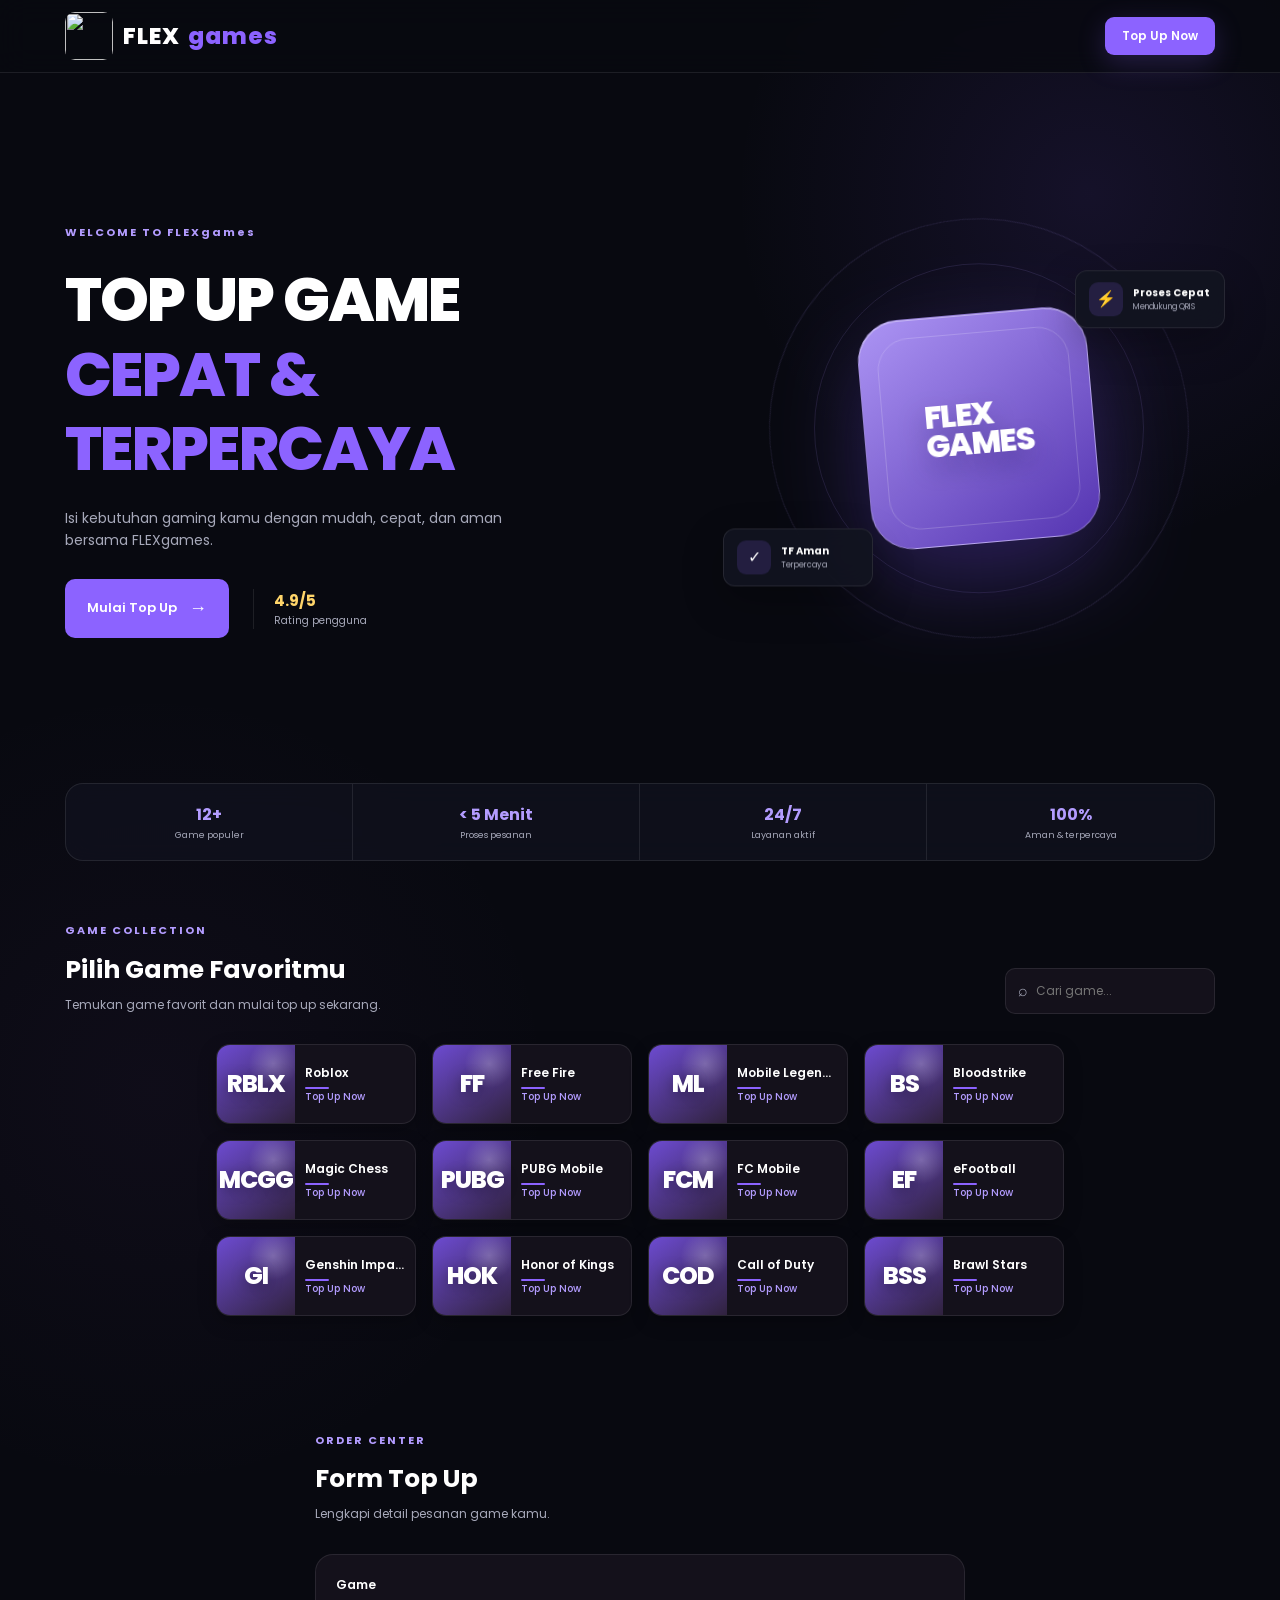
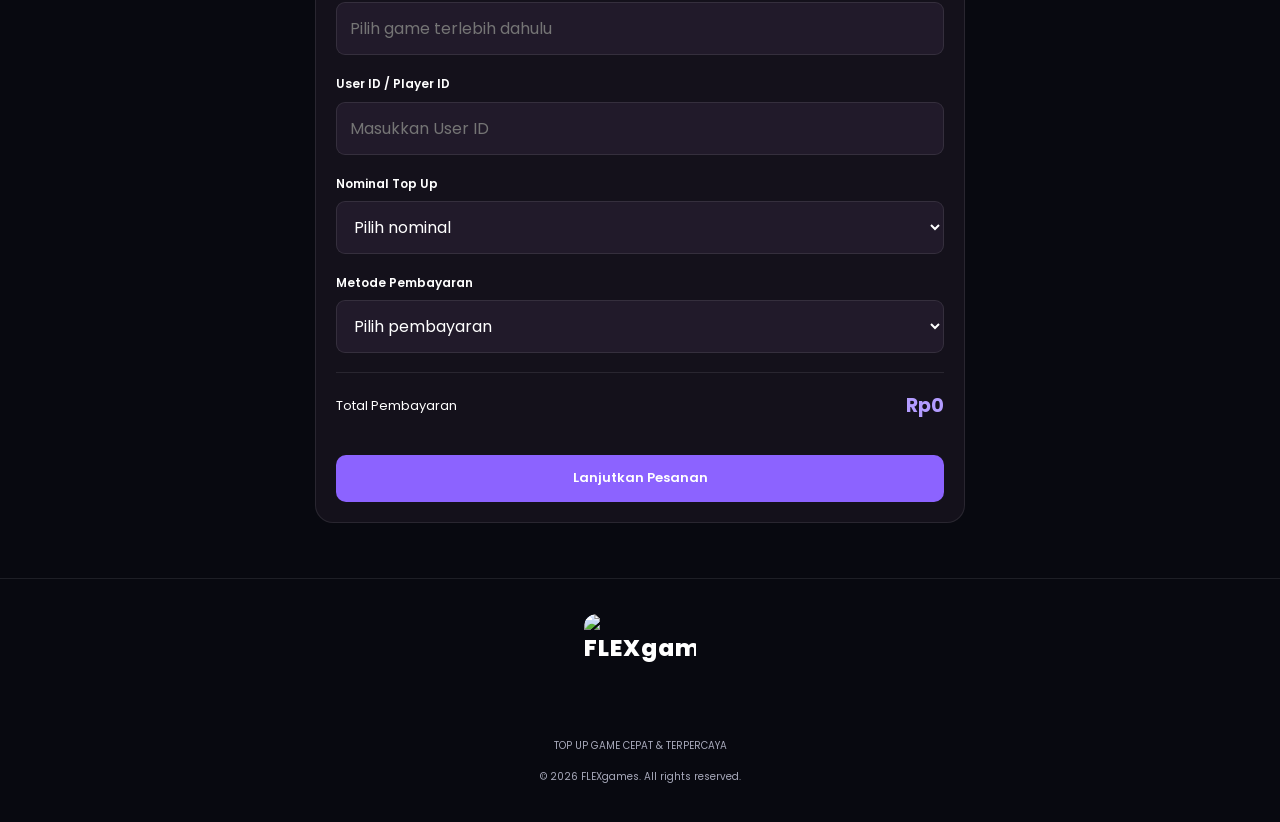
==== index.html @ 90e5eb2a "Upload FLEXgames website files" ====
<!DOCTYPE html>
<html lang="id">
<head>
    <meta charset="UTF-8">
    <meta name="viewport" content="width=device-width, initial-scale=1.0">

    <title>FLEXgames - Top Up Game Cepat & Terpercaya</title>

    <meta name="description"
        content="FLEXgames menyediakan layanan top up game cepat dan terpercaya. Pilih game favorit dan metode pembayaran pilihanmu.">

    <meta name="theme-color" content="#09090f">

    <link rel="preconnect" href="https://fonts.googleapis.com">
    <link rel="preconnect" href="https://fonts.gstatic.com" crossorigin>

    <link href="https://fonts.googleapis.com/css2?family=Poppins:wght@400;500;600;700;800&display=swap"
        rel="stylesheet">

    <link rel="stylesheet" href="style.css">

    <script src="script.js" defer></script>
</head>

<body>

    <!-- Loading Screen -->
    <div class="loader" id="loader">
        <div class="loader-content">
            <h1>FLEX<span>games</span></h1>
            <div class="loader-bar">
                <div class="loader-progress"></div>
            </div>
            <p>Preparing your gaming experience...</p>
        </div>
    </div>

    <!-- Header -->
    <header class="header">
        <nav class="navbar container" aria-label="Navigasi utama">

            <a href="#" class="logo" aria-label="FLEXgames Home">
                <img src="assets/flexgames-logo.png" alt="">
                FLEX<span>games</span>
            </a>

            <a href="#games" class="nav-button">
                Top Up Now
            </a>

        </nav>
    </header>

    <main>

        <!-- Hero Section -->
        <section class="hero container">

            <div class="hero-content">
                <span class="hero-label">WELCOME TO FLEXgames</span>

                <h1>
                    TOP UP GAME
                    <span>CEPAT & TERPERCAYA</span>
                </h1>

                <p>
                    Isi kebutuhan gaming kamu dengan mudah,
                    cepat, dan aman bersama FLEXgames.
                </p>

                <div class="hero-actions">
                    <a href="#games" class="primary-button">
                        Mulai Top Up
                        <span aria-hidden="true">→</span>
                    </a>
                    <div class="hero-rating">
                        <strong>4.9/5</strong>
                        <span>Rating pengguna</span>
                    </div>
                </div>
            </div>

            <div class="hero-visual" aria-hidden="true">
                <div class="hero-orbit orbit-one"></div>
                <div class="hero-orbit orbit-two"></div>
                <div class="hero-badge badge-top">
                    <span>⚡</span>
                    <div><strong>Proses Cepat</strong><small>Mendukung QRIS</small></div>
                </div>
                <div class="hero-console">
                    <img class="console-glow" src="assets/flexgames-logo.png" alt="">
                    <span class="console-mark" aria-hidden="true">FLEX<br>GAMES</span>
                </div>
                <div class="hero-badge badge-bottom">
                    <span>✓</span>
                    <div><strong>TF Aman</strong><small>Terpercaya</small></div>
                </div>
            </div>

        </section>

        <div class="trust-strip container" aria-label="Keunggulan FLEXgames">
            <div><strong>12+</strong><span>Game populer</span></div>
            <div><strong>&lt; 5 Menit</strong><span>Proses pesanan</span></div>
            <div><strong>24/7</strong><span>Layanan aktif</span></div>
            <div><strong>100%</strong><span>Aman & terpercaya</span></div>
        </div>

        <!-- Games Section -->
        <section class="games-section container" id="games">

            <div class="section-heading">
                <span class="section-label">GAME COLLECTION</span>
                <div class="heading-row">
                    <div>
                        <h2>Pilih Game Favoritmu</h2>
                        <p>Temukan game favorit dan mulai top up sekarang.</p>
                    </div>
                    <label class="game-search">
                        <span aria-hidden="true">⌕</span>
                        <input id="gameSearch" type="search" placeholder="Cari game..." aria-label="Cari game">
                    </label>
                </div>
            </div>

            <div class="game-grid">

                <article class="game-card"
                    data-game="roblox" tabindex="0">
                    <span class="game-fallback" aria-hidden="true" hidden>RBLX</span>
                    <img src="assets/roblox.webp"
                        alt="Roblox" loading="lazy">
                    <div class="game-info">
                        <h3>Roblox</h3>
                        <span>Top Up Now</span>
                    </div>
                </article>

                <article class="game-card"
                    data-game="freefire" tabindex="0">
                    <span class="game-fallback" aria-hidden="true" hidden>FF</span>
                    <img src="assets/freefire.webp"
                        alt="Free Fire" loading="lazy">
                    <div class="game-info">
                        <h3>Free Fire</h3>
                        <span>Top Up Now</span>
                    </div>
                </article>

                <article class="game-card"
                    data-game="mobile-legends" tabindex="0">
                    <span class="game-fallback" aria-hidden="true" hidden>ML</span>
                    <img src="assets/mobile-legends.webp"
                        alt="Mobile Legends" loading="lazy">
                    <div class="game-info">
                        <h3>Mobile Legends</h3>
                        <span>Top Up Now</span>
                    </div>
                </article>

                <article class="game-card"
                    data-game="bloodstrike" tabindex="0">
                    <span class="game-fallback" aria-hidden="true" hidden>BS</span>
                    <img src="assets/bloodstrike.webp"
                        alt="Bloodstrike" loading="lazy">
                    <div class="game-info">
                        <h3>Bloodstrike</h3>
                        <span>Top Up Now</span>
                    </div>
                </article>

                <article class="game-card"
                    data-game="magic-chess" tabindex="0">
                    <span class="game-fallback" aria-hidden="true" hidden>MCGG</span>
                    <img src="assets/magic-chess.webp"
                        alt="Magic Chess" loading="lazy">
                    <div class="game-info">
                        <h3>Magic Chess</h3>
                        <span>Top Up Now</span>
                    </div>
                </article>

                <article class="game-card"
                    data-game="pubg-mobile" tabindex="0">
                    <span class="game-fallback" aria-hidden="true" hidden>PUBG</span>
                    <img src="assets/pubg-mobile.webp"
                        alt="PUBG Mobile" loading="lazy">
                    <div class="game-info">
                        <h3>PUBG Mobile</h3>
                        <span>Top Up Now</span>
                    </div>
                </article>

                <article class="game-card"
                    data-game="fc-mobile" tabindex="0">
                    <span class="game-fallback" aria-hidden="true" hidden>FCM</span>
                    <img src="assets/fc-mobile.webp"
                        alt="FC Mobile" loading="lazy">
                    <div class="game-info">
                        <h3>FC Mobile</h3>
                        <span>Top Up Now</span>
                    </div>
                </article>

                <article class="game-card"
                    data-game="efootball" tabindex="0">
                    <span class="game-fallback" aria-hidden="true" hidden>EF</span>
                    <img src="assets/efootball.webp"
                        alt="eFootball" loading="lazy">
                    <div class="game-info">
                        <h3>eFootball</h3>
                        <span>Top Up Now</span>
                    </div>
                </article>

                <article class="game-card"
                    data-game="genshin-impact" tabindex="0">
                    <span class="game-fallback" aria-hidden="true" hidden>GI</span>
                    <img src="assets/genshin-impact.webp"
                        alt="Genshin Impact" loading="lazy">
                    <div class="game-info">
                        <h3>Genshin Impact</h3>
                        <span>Top Up Now</span>
                    </div>
                </article>

                <article class="game-card"
                    data-game="honor-of-kings" tabindex="0">
                    <span class="game-fallback" aria-hidden="true" hidden>HOK</span>
                    <img src="assets/honor-of-kings.webp"
                        alt="Honor of Kings" loading="lazy">
                    <div class="game-info">
                        <h3>Honor of Kings</h3>
                        <span>Top Up Now</span>
                    </div>
                </article>

                <article class="game-card"
                    data-game="call-of-duty" tabindex="0">
                    <span class="game-fallback" aria-hidden="true" hidden>COD</span>
                    <img src="assets/call-of-duty.webp"
                        alt="Call of Duty" loading="lazy">
                    <div class="game-info">
                        <h3>Call of Duty</h3>
                        <span>Top Up Now</span>
                    </div>
                </article>

                <article class="game-card"
                    data-game="brawl-stars" tabindex="0">
                    <span class="game-fallback" aria-hidden="true" hidden>BSS</span>
                    <img src="assets/brawl-stars.webp"
                        alt="Brawl Stars" loading="lazy">
                    <div class="game-info">
                        <h3>Brawl Stars</h3>
                        <span>Top Up Now</span>
                    </div>
                </article>

            </div>
        </section>

        <!-- Order Section -->
        <section class="order-section container" id="order">

            <div class="section-heading">
                <span class="section-label">ORDER CENTER</span>
                <h2>Form Top Up</h2>
                <p>Lengkapi detail pesanan game kamu.</p>
            </div>

            <form id="orderForm" class="order-form">

                <div class="form-group">
                    <label for="selectedGame">Game</label>
                    <input type="text" id="selectedGame"
                        placeholder="Pilih game terlebih dahulu"
                        readonly required>
                </div>

                <div class="form-group">
                    <label for="playerId">User ID / Player ID</label>
                    <input type="text" id="playerId"
                        placeholder="Masukkan User ID"
                        required maxlength="60">
                </div>

                <div class="form-group">
                    <label for="product">Nominal Top Up</label>
                    <select id="product" required>
                        <option value="">Pilih nominal</option>
                        <option value="10000">Rp10.000</option>
                        <option value="20000">Rp20.000</option>
                        <option value="50000">Rp50.000</option>
                        <option value="100000">Rp100.000</option>
                    </select>
                </div>

                <div class="form-group">
                    <label for="payment">Metode Pembayaran</label>
                    <select id="payment" required>
                        <option value="">Pilih pembayaran</option>
                        <option value="QRIS">QRIS</option>
                        <option value="Transfer Bank">Transfer Bank</option>
                        <option value="DANA">DANA</option>
                    </select>
                </div>

                <div class="order-total">
                    <span>Total Pembayaran</span>
                    <strong id="totalPrice">Rp0</strong>
                </div>

                <button type="submit" class="primary-button">
                    Lanjutkan Pesanan
                </button>

            </form>

            <div class="payment-panel" id="paymentPanel" aria-labelledby="paymentTitle" hidden>
                <span class="section-label">PEMBAYARAN QRIS</span>
                <h3 id="paymentTitle">Scan untuk membayar</h3>
                <p>Gunakan aplikasi pembayaran yang mendukung QRIS.</p>
                <img src="assets/payment-qr.png" alt="Kode QR pembayaran FLEXgames">
                <p class="payment-amount">Total pembayaran: <strong id="paymentAmount">Rp0</strong></p>
                <p class="payment-note">Pembayaran didukung oleh gopay,Dana,QRIS,OVO.</p>
            </div>
        </section>

    </main>

    <!-- Toast Container -->
    <div class="toast-container"
        id="toastContainer"
        role="status"
        aria-live="polite">
    </div>

    <!-- Footer -->
    <footer class="footer">
        <div class="container">
            <a href="#" class="logo">
                <img src="assets/flexgames-logo.png" alt="FLEXgames">
            </a>
            <p>TOP UP GAME CEPAT & TERPERCAYA</p>
            <small>&copy; 2026 FLEXgames. All rights reserved.</small>
        </div>
    </footer>

</body>
</html>
---- style.css ----
/* =====================================
   FLEXGAMES - GLOBAL STYLES
===================================== */

:root {
    --bg: #080910;
    --surface: #14111b;
    --surface-light: #211a2a;
    --primary: #8c63ff;
    --primary-hover: #b39cff;
    --text: #ffffff;
    --muted: #a7a9ba;
    --border: rgba(255,255,255,0.09);
    --radius: 18px;
}

* {
    margin: 0;
    padding: 0;
    box-sizing: border-box;
}

html {
    scroll-behavior: smooth;
}

body {
    font-family: 'Poppins', sans-serif;
    background:
        radial-gradient(circle at 85% 8%, rgba(111,73,213,.13), transparent 22rem),
        radial-gradient(circle at 12% 45%, rgba(130,72,168,.06), transparent 25rem),
        var(--bg);
    color: var(--text);
    line-height: 1.6;
}

a {
    color: inherit;
    text-decoration: none;
}

button,
input,
select {
    font: inherit;
}

button,
a,
.game-card {
    -webkit-tap-highlight-color: transparent;
}

.container {
    width: min(100% - 32px, 1150px);
    margin-inline: auto;
}

/* =====================================
   LOADING SCREEN
===================================== */

.loader {
    position: fixed;
    inset: 0;
    z-index: 9999;
    background: var(--bg);
    display: grid;
    place-items: center;
    transition: opacity .5s ease, visibility .5s ease;
}

.loader.hidden {
    opacity: 0;
    visibility: hidden;
}

.loader-content {
    text-align: center;
}

.loader-content h1 {
    font-size: 32px;
    font-weight: 800;
    letter-spacing: 3px;
}

.loader-content h1 span,
.logo span {
    color: var(--primary);
    margin-left: -2px;
}

.loader-content p {
    color: var(--muted);
    font-size: 12px;
    margin-top: 15px;
}

.loader-bar {
    width: 180px;
    height: 4px;
    background: var(--surface-light);
    border-radius: 10px;
    overflow: hidden;
    margin: 20px auto 0;
}

.loader-progress {
    width: 40%;
    height: 100%;
    background: var(--primary);
    animation: loading 1.2s ease-in-out infinite;
}

@keyframes loading {
    from {
        transform: translateX(-100%);
    }
    to {
        transform: translateX(350%);
    }
}

/* =====================================
   HEADER
===================================== */

.header {
    position: sticky;
    top: 0;
    z-index: 100;
    background: rgba(8,9,16,.78);
    backdrop-filter: blur(15px);
    border-bottom: 1px solid var(--border);
}

.navbar {
    min-height: 72px;
    display: flex;
    justify-content: space-between;
    align-items: center;
}

.logo {
    display: flex;
    align-items: center;
    gap: 10px;
    flex: 0 0 auto;
    font-size: 23px;
    font-weight: 800;
    letter-spacing: 1px;
}

.logo img {
    display: block;
    width: 48px;
    height: 48px;
    object-fit: cover;
    border-radius: 10px;
}

.nav-button {
    padding: 9px 17px;
    background: var(--primary);
    border-radius: 9px;
    font-size: 12px;
    font-weight: 600;
    box-shadow: 0 8px 28px rgba(140,99,255,.22);
}

/* =====================================
   HERO
===================================== */

.hero {
    min-height: 590px;
    display: grid;
    grid-template-columns: minmax(0, 1.15fr) minmax(280px, .85fr);
    align-items: center;
    gap: 40px;
    padding-block: 70px;
}

.hero-content {
    max-width: 700px;
}

.hero-label,
.section-label {
    color: var(--primary-hover);
    font-size: 11px;
    font-weight: 700;
    letter-spacing: 2px;
}

.hero h1 {
    font-size: clamp(32px, 8vw, 62px);
    line-height: 1.2;
    font-weight: 800;
    margin-block: 20px;
    letter-spacing: -2px;
}

.hero h1 span {
    display: block;
    color: var(--primary);
}

.hero p {
    max-width: 480px;
    color: var(--muted);
    font-size: 14px;
    margin-bottom: 28px;
}

.hero-actions {
    display: flex;
    align-items: center;
    gap: 24px;
}

.hero-actions .primary-button {
    gap: 12px;
    padding: 15px 22px;
}

.hero-actions .primary-button span {
    font-size: 18px;
}

.hero-rating {
    display: flex;
    flex-direction: column;
    border-left: 1px solid var(--border);
    padding-left: 20px;
}

.hero-rating strong {
    color: #ffd56a;
    font-size: 15px;
}

.hero-rating span {
    color: var(--muted);
    font-size: 10px;
}

.hero-visual {
    position: relative;
    min-height: 430px;
    display: grid;
    place-items: center;
}

.hero-console {
    position: relative;
    z-index: 2;
    width: 230px;
    aspect-ratio: 1;
    display: grid;
    place-items: center;
    border-radius: 42px;
    background: linear-gradient(145deg, rgba(180,155,255,.95), rgba(91,56,190,.92));
    border: 1px solid rgba(255,255,255,.28);
    box-shadow: 0 35px 90px rgba(103,70,214,.35), inset 0 1px 0 rgba(255,255,255,.35);
    transform: translate3d(0, var(--parallax-y, 0px), 0) rotate(-5deg);
    backface-visibility: hidden;
}

.hero-console::before {
    content: "";
    position: absolute;
    z-index: 2;
    inset: 18px;
    border: 1px solid rgba(255,255,255,.18);
    border-radius: 32px;
    pointer-events: none;
}

.console-mark {
    position: relative;
    z-index: 3;
    display: block;
    font-size: clamp(20px, 4vw, 32px);
    line-height: .9;
    font-weight: 800;
    letter-spacing: -1.5px;
    text-shadow: 0 12px 28px rgba(40,20,90,.35);
    transform: translate3d(0, var(--parallax-y, 0px), 0);
}

.console-glow {
    position: absolute;
    z-index: 1;
    inset: 0;
    width: 100%;
    height: 100%;
    border-radius: inherit;
    object-fit: cover;
    transform: translate3d(0, var(--parallax-y, 0px), 0);
}

.hero-console.has-logo::before,
.hero-console.has-logo .console-mark {
    display: none;
}

.console-glow.is-broken {
    display: none;
}

.hero-orbit {
    position: absolute;
    border: 1px solid rgba(176,151,255,.13);
    border-radius: 50%;
}

.orbit-one {
    width: 330px;
    height: 330px;
    transform: translate3d(0, var(--parallax-y, 0px), 0);
}
.orbit-two {
    width: 420px;
    height: 420px;
    transform: translate3d(0, var(--parallax-y, 0px), 0) rotate(35deg);
}

.hero-badge {
    position: absolute;
    z-index: 3;
    display: flex;
    align-items: center;
    gap: 10px;
    min-width: 150px;
    padding: 11px 13px;
    border-radius: 12px;
    background: rgba(18,20,32,.92);
    border: 1px solid var(--border);
    box-shadow: 0 15px 40px rgba(0,0,0,.28);
    backdrop-filter: blur(12px);
}

.hero-badge > span {
    width: 34px;
    height: 34px;
    display: grid;
    place-items: center;
    border-radius: 9px;
    background: rgba(140,99,255,.15);
}

.hero-badge div {
    display: flex;
    flex-direction: column;
}

.hero-badge strong { font-size: 10px; }
.hero-badge small { color: var(--muted); font-size: 8px; }
.badge-top { top: 55px; right: -10px; }
.badge-bottom { bottom: 55px; left: -20px; }

.badge-top,
.badge-bottom {
    transform: translate3d(0, var(--parallax-y, 0px), 0);
}

.trust-strip {
    display: grid;
    grid-template-columns: repeat(4, 1fr);
    border: 1px solid var(--border);
    border-radius: var(--radius);
    background: rgba(17,19,31,.72);
    backdrop-filter: blur(12px);
}

.trust-strip div {
    display: flex;
    flex-direction: column;
    align-items: center;
    padding: 18px 12px;
    border-right: 1px solid var(--border);
}

.trust-strip div:last-child { border-right: 0; }
.trust-strip strong { color: var(--primary-hover); font-size: 16px; }
.trust-strip span { color: var(--muted); font-size: 9px; }

/* =====================================
   BUTTONS
===================================== */

.primary-button {
    display: inline-flex;
    align-items: center;
    justify-content: center;
    border: none;
    background: var(--primary);
    color: white;
    padding: 13px 23px;
    border-radius: 10px;
    font-size: 13px;
    font-weight: 600;
    cursor: pointer;
    transition: .25s ease;
}

.primary-button:hover,
.nav-button:hover {
    background: var(--primary-hover);
    transform: translateY(-2px);
}

/* =====================================
   GAME SECTION
===================================== */

.games-section,
.order-section {
    padding-block: 55px;
}

.section-heading {
    margin-bottom: 30px;
}

.heading-row {
    display: flex;
    justify-content: space-between;
    align-items: end;
    gap: 20px;
}

.game-search {
    width: 210px;
    display: flex;
    align-items: center;
    gap: 8px;
    padding: 9px 12px;
    border: 1px solid var(--border);
    border-radius: 10px;
    background: var(--surface);
    color: var(--muted);
}

.game-search input {
    width: 100%;
    border: 0;
    outline: 0;
    background: transparent;
    color: var(--text);
    font-size: 12px;
}

.section-heading h2 {
    font-size: 25px;
    font-weight: 700;
    margin-top: 8px;
}

.section-heading p {
    color: var(--muted);
    font-size: 12px;
    margin-top: 5px;
}

.game-grid {
    display: grid;
    grid-template-columns: repeat(2, minmax(0, 1fr));
    gap: 12px;
}

.game-card {
    position: relative;
    display: flex;
    align-items: center;
    width: 100%;
    height: 80px;
    min-width: 0;
    overflow: hidden;
    background: var(--surface);
    border: 1px solid var(--border);
    border-radius: 14px;
    cursor: pointer;
    transition: transform .22s cubic-bezier(.2,.8,.2,1), border-color .25s ease, box-shadow .35s ease;
    isolation: isolate;
    transform: translate3d(var(--cursor-x, 0px), var(--cursor-y, 0px), 0);
    backface-visibility: hidden;
    box-shadow: 0 6px 18px rgba(0,0,0,.25);
}

.game-card[hidden] { display: none; }

.game-card:hover,
.game-card:focus-visible,
.game-card.selected {
    border-color: var(--primary);
    transform: translate3d(
        var(--cursor-x, 0px),
        calc(var(--cursor-y, 0px) - 4px),
        0
    );
    outline: none;
    box-shadow: 0 18px 40px rgba(83,52,155,.18);
}

.game-card img {
    display: block;
    flex: 0 0 78px;
    width: 78px;
    height: 78px;
    aspect-ratio: auto;
    object-fit: cover;
    position: relative;
    z-index: 2;
    background:
        linear-gradient(145deg, rgba(140,99,255,.35), rgba(54,35,65,.85)),
        var(--surface-light);
    transform: translate3d(0, var(--parallax-y, 0px), 0);
}

.game-card img:not(.is-ready) {
    visibility: hidden;
}

.game-fallback {
    position: relative;
    flex: 0 0 78px;
    width: 78px;
    height: 78px;
    display: grid;
    place-items: center;
    color: #fff;
    font-size: 24px;
    font-weight: 800;
    letter-spacing: -1px;
    text-shadow: 0 3px 14px rgba(0,0,0,.35);
    background:
        radial-gradient(circle at 72% 24%, rgba(255,255,255,.24), transparent 30%),
        linear-gradient(145deg, #6d4bd1, #30223e);
}

.game-fallback[hidden] {
    display: none;
}

.game-card img.is-broken {
    display: none;
}

.game-card img:not([src]),
.game-card img[src=""] {
    opacity: 0;
}

.game-card:nth-child(4n + 1) img { background: linear-gradient(145deg, #5636a4, #30223e); }
.game-card:nth-child(4n + 2) img { background: linear-gradient(145deg, #7545a5, #33233e); }
.game-card:nth-child(4n + 3) img { background: linear-gradient(145deg, #9b4e70, #35233c); }
.game-card:nth-child(4n + 4) img { background: linear-gradient(145deg, #8054bb, #30223e); }

.game-info {
    position: relative;
    z-index: 2;
    flex: 1;
    min-width: 0;
    padding: 0 10px;
}

.game-info h3::after {
    content: "";
    display: block;
    width: 24px;
    height: 2px;
    margin-top: 5px;
    border-radius: 99px;
    background: var(--primary);
}

.game-info h3 {
    overflow: hidden;
    font-size: 12px;
    font-weight: 600;
    text-overflow: ellipsis;
    white-space: nowrap;
}

.game-info span {
    display: block;
    color: var(--primary-hover);
    font-size: 10px;
    font-weight: 500;
}

/* =====================================
   ORDER FORM
===================================== */

.order-section {
    max-width: 650px;
}

.order-form {
    padding: 20px;
    background: var(--surface);
    border: 1px solid var(--border);
    border-radius: var(--radius);
}

.form-group {
    margin-bottom: 19px;
}

.form-group label {
    display: block;
    margin-bottom: 8px;
    font-size: 12px;
    font-weight: 600;
}

.form-group input,
.form-group select {
    width: 100%;
    padding: 13px;
    color: white;
    background: var(--surface-light);
    border: 1px solid var(--border);
    border-radius: 9px;
    outline: none;
}

.form-group input:focus,
.form-group select:focus {
    border-color: var(--primary);
}

.form-group select option {
    background: var(--surface);
}

.order-total {
    display: flex;
    justify-content: space-between;
    align-items: center;
    padding-block: 18px;
    margin-bottom: 15px;
    border-top: 1px solid var(--border);
    font-size: 13px;
}

.order-total strong {
    color: var(--primary-hover);
    font-size: 19px;
}

.order-form .primary-button {
    width: 100%;
}

.payment-panel {
    margin-top: 18px;
    padding: 22px;
    text-align: center;
    background: var(--surface);
    border: 1px solid var(--primary);
    border-radius: var(--radius);
    box-shadow: 0 16px 42px rgba(83,52,155,.16);
}

.payment-panel[hidden] {
    display: none;
}

.payment-panel h3 {
    margin-top: 8px;
    font-size: 20px;
}

.payment-panel > p {
    color: var(--muted);
    font-size: 12px;
}

.payment-panel img {
    display: block;
    width: min(100%, 360px);
    height: auto;
    margin: 18px auto 12px;
    border-radius: 12px;
    background: #fff;
}

.payment-panel .payment-amount {
    color: var(--text);
    font-size: 14px;
}

.payment-amount strong {
    color: var(--primary-hover);
    font-size: 19px;
}

.payment-panel .payment-note {
    margin-top: 10px;
}

/* =====================================
   TOAST
===================================== */

.toast-container {
    position: fixed;
    z-index: 10000;
    bottom: 20px;
    right: 15px;
    left: 15px;
    display: flex;
    flex-direction: column;
    gap: 10px;
    pointer-events: none;
}

.toast {
    padding: 14px 17px;
    background: var(--surface-light);
    border: 1px solid var(--primary);
    border-radius: 10px;
    font-size: 12px;
    box-shadow: 0 5px 25px rgba(0,0,0,.4);
    animation: toast-in .3s ease;
}

.toast.error {
    border-color: #ef4444;
}

.toast.success {
    border-color: #22c55e;
}

@keyframes toast-in {
    from {
        opacity: 0;
        transform: translateY(15px);
    }
    to {
        opacity: 1;
        transform: translateY(0);
    }
}

/* =====================================
   FOOTER
===================================== */

.footer {
    padding-block: 35px;
    text-align: center;
    border-top: 1px solid var(--border);
}

.footer .logo {
    display: block;
    width: 112px;
    height: 112px;
    overflow: hidden;
    border-radius: 12px;
    margin: 0 auto 12px;
}

.footer .logo img {
    width: 100%;
    height: 100%;
    border-radius: inherit;
}

.footer p {
    color: var(--muted);
    font-size: 10px;
    margin-block: 8px;
}

.footer small {
    color: var(--muted);
    font-size: 10px;
}

/* =====================================
   TABLET
===================================== */

@media (min-width: 600px) {
    .game-grid {
        grid-template-columns: repeat(3, minmax(0, 1fr));
        gap: 16px;
    }

    @media (max-width: 899px) {
        .hero {
            grid-template-columns: 1fr;
            min-height: auto;
            padding-block: 70px 45px;
        }

        .hero-visual {
            min-height: 350px;
        }

        .hero-console {
            width: 190px;
        }

        .orbit-one { width: 280px; height: 280px; }
        .orbit-two { width: 350px; height: 350px; }

        .badge-top { right: 12%; }
        .badge-bottom { left: 12%; }

        .heading-row {
            align-items: start;
        }
    }

    @media (max-width: 599px) {
        .hero {
            padding-block: 55px 35px;
        }

        .hero-visual {
            min-height: 320px;
        }

        .hero-console {
            width: 170px;
        }

        .orbit-one { width: 250px; height: 250px; }
        .orbit-two { width: 300px; height: 300px; }

        .hero-badge {
            min-width: 135px;
        }

        .badge-top { top: 30px; right: 0; }
        .badge-bottom { bottom: 30px; left: 0; }

        .hero-actions {
            align-items: flex-start;
        }

        .hero-rating {
            padding-top: 4px;
        }

        .trust-strip {
            grid-template-columns: repeat(2, 1fr);
        }

        .trust-strip div:nth-child(2) {
            border-right: 0;
        }

        .trust-strip div:nth-child(-n + 2) {
            border-bottom: 1px solid var(--border);
        }

        .heading-row {
            flex-direction: column;
            align-items: stretch;
        }

        .game-search {
            width: 100%;
        }
    }

    .game-info h3 {
        font-size: 12px;
    }

    .hero {
        padding-block: 110px;
    }

    .toast-container {
        left: auto;
        width: 340px;
    }
}

/* =====================================
   DESKTOP
===================================== */

@media (min-width: 900px) {
    .game-grid {
        grid-template-columns: repeat(4, 200px);
        justify-content: center;
        gap: 16px;
    }

    .hero {
        padding-block: 140px;
    }

}

/* Respect reduced-motion preferences */
@media (prefers-reduced-motion: reduce) {
    *,
    *::before,
    *::after {
        scroll-behavior: auto !important;
        animation-duration: .01ms !important;
        transition-duration: .01ms !important;
    }
}
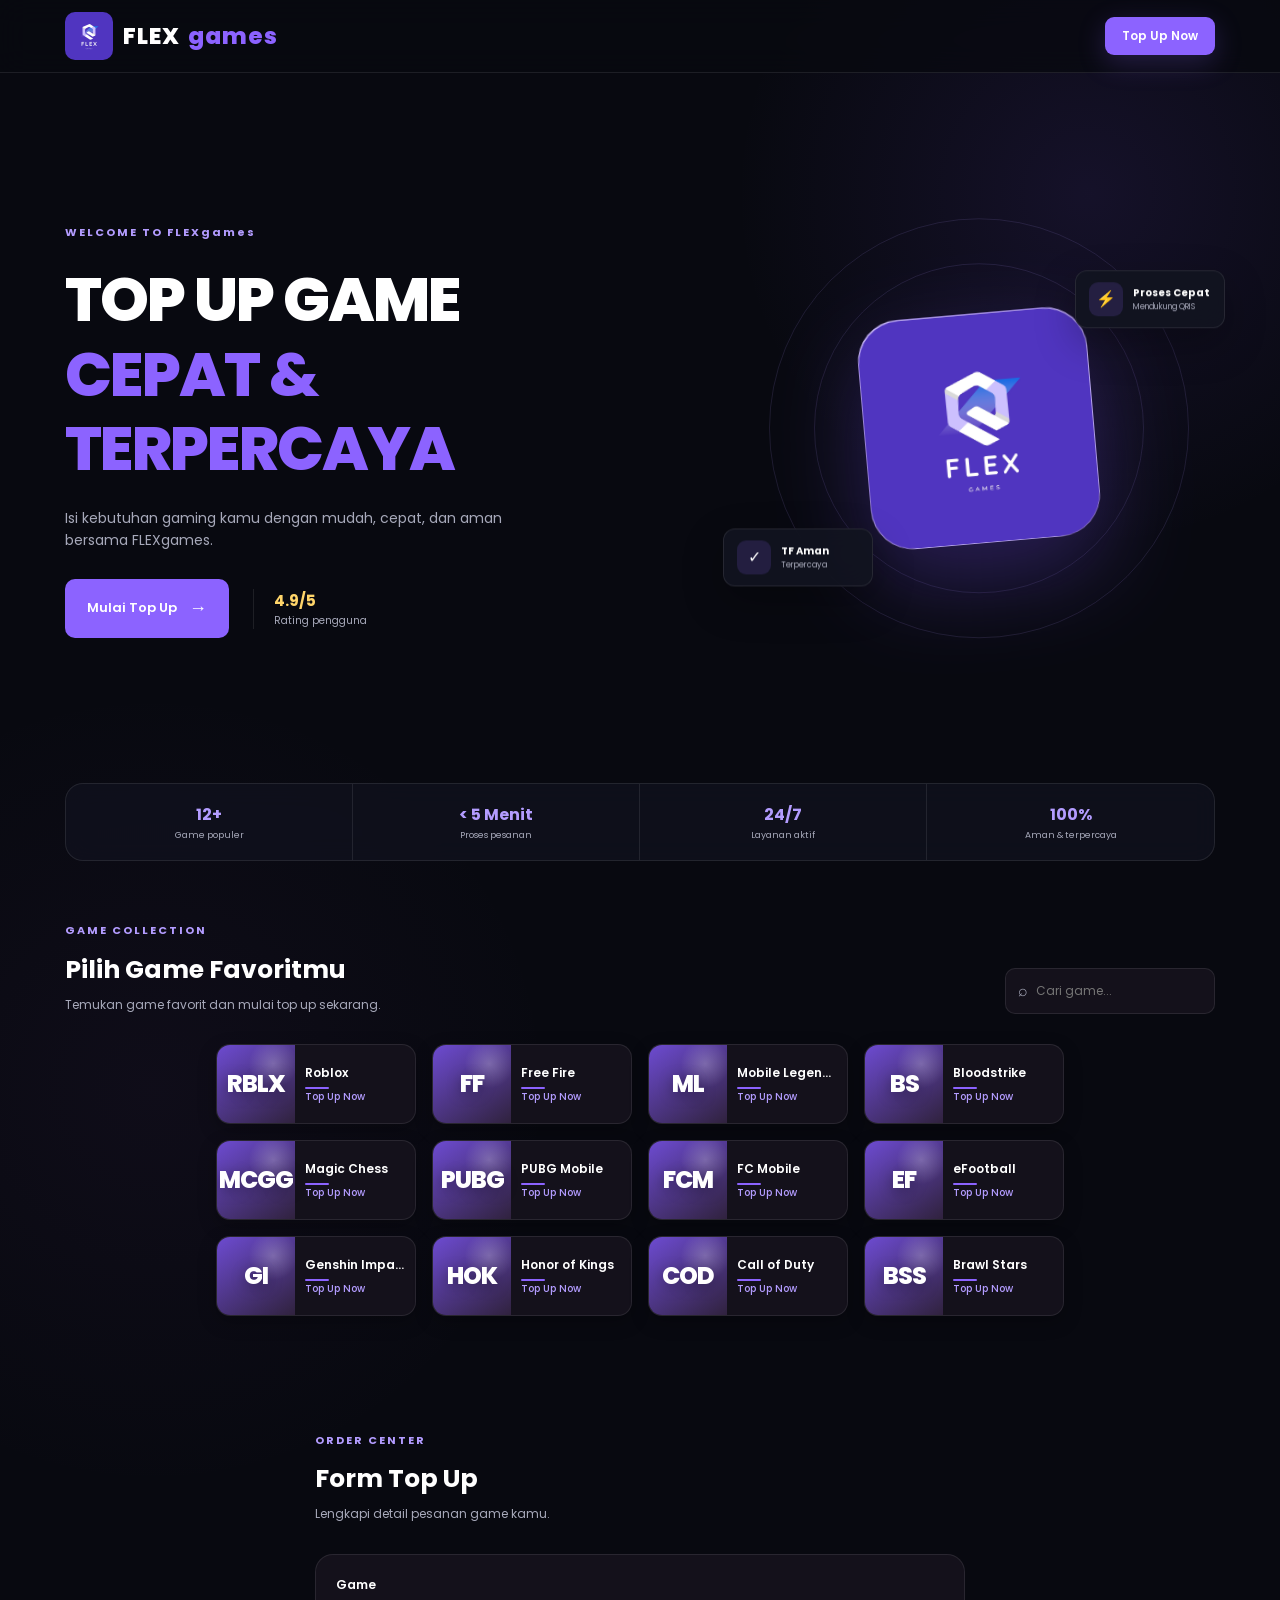
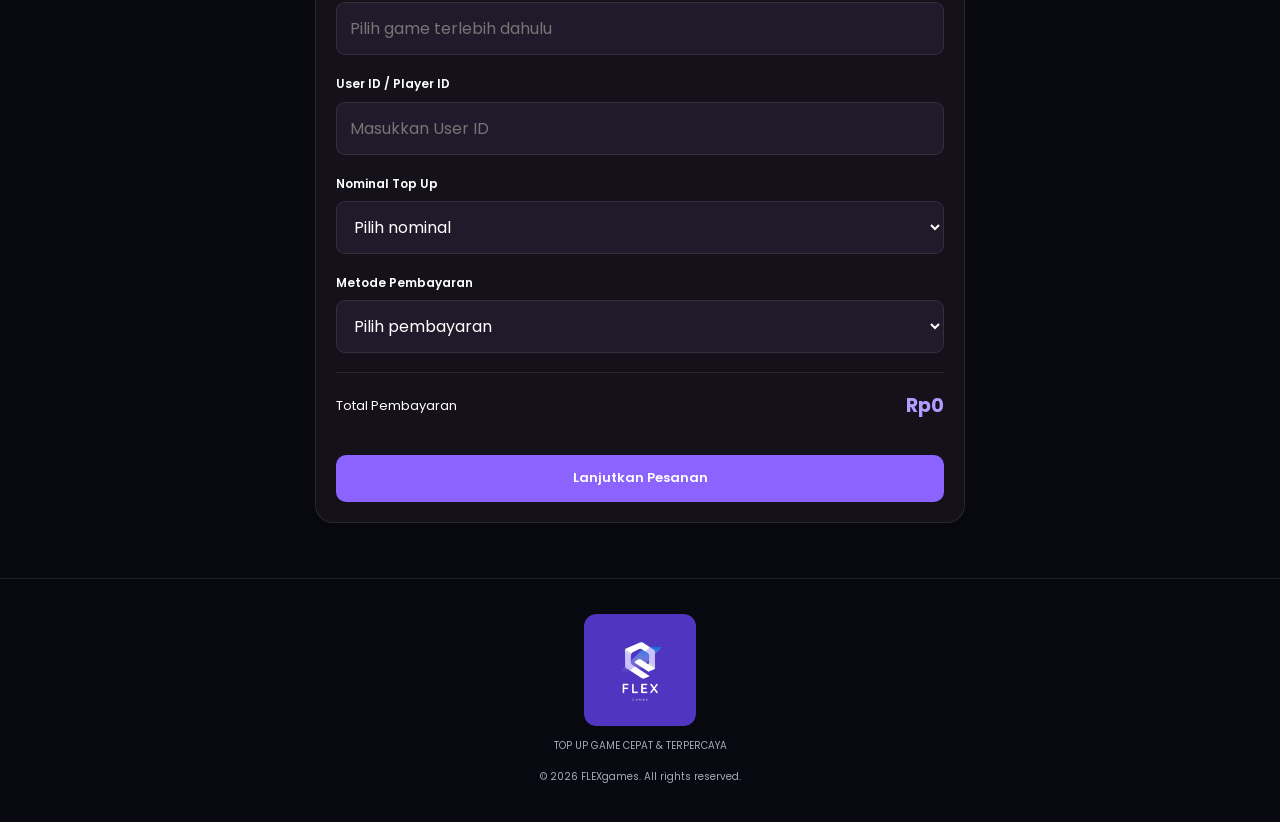
==== commit d0826843: "Update index.html with new version and assets Co-authored-by: Copilot <223556219+Copilot@users.norep" ====
--- a/index.html
+++ b/index.html
@@ -18,9 +18,9 @@
     <link href="https://fonts.googleapis.com/css2?family=Poppins:wght@400;500;600;700;800&display=swap"
         rel="stylesheet">
 
-    <link rel="stylesheet" href="style.css">
-
-    <script src="script.js" defer></script>
+    <link rel="stylesheet" href="style.css?v=2">
+
+    <script src="script.js?v=2" defer></script>
 </head>
 
 <body>
--- a/style.css
+++ b/style.css
@@ -916,3 +916,83 @@
         transition-duration: .01ms !important;
     }
 }
+
+/* Keep the decorative orbit from creating horizontal page overflow. */
+.orbit-two {
+    transform: translate3d(0, var(--parallax-y, 0px), 0);
+}
+
+@media (max-width: 599px) {
+    .navbar { gap: 10px; }
+
+    .logo {
+        gap: 8px;
+        font-size: clamp(16px, 5vw, 20px);
+        letter-spacing: 0;
+    }
+
+    .logo img { width: 38px; height: 38px; }
+
+    .nav-button {
+        padding: 8px 11px;
+        font-size: 11px;
+        white-space: nowrap;
+    }
+
+    .hero {
+        grid-template-columns: minmax(0, 1fr);
+        min-height: auto;
+        gap: 16px;
+        padding-block: 55px 35px;
+    }
+
+    .hero-content { min-width: 0; }
+    .hero-visual { min-height: 320px; }
+    .hero-console { width: 170px; }
+    .orbit-one { width: 250px; height: 250px; }
+    .orbit-two { width: 300px; height: 300px; }
+    .hero-badge { min-width: 135px; }
+    .badge-top { top: 30px; right: 0; }
+    .badge-bottom { bottom: 30px; left: 0; }
+    .hero-actions { align-items: flex-start; }
+    .hero-rating { padding-top: 4px; }
+    .trust-strip { grid-template-columns: repeat(2, 1fr); }
+
+    .trust-strip div:nth-child(2) { border-right: 0; }
+    .trust-strip div:nth-child(-n + 2) { border-bottom: 1px solid var(--border); }
+    .heading-row { flex-direction: column; align-items: stretch; }
+    .game-search { width: 100%; }
+}
+
+@media (min-width: 600px) and (max-width: 899px) {
+    .hero { padding-block: 70px 45px; }
+}
+
+.hero-console {
+    transform:
+        perspective(700px)
+        translate3d(var(--pointer-x, 0px), calc(var(--parallax-y, 0px) + var(--pointer-y, 0px)), 0)
+        rotateX(var(--pointer-rotate-x, 0deg))
+        rotateY(var(--pointer-rotate-y, 0deg))
+        rotate(-5deg);
+    transform-style: preserve-3d;
+    transition: transform .2s cubic-bezier(.2,.8,.2,1);
+}
+
+.orbit-one,
+.orbit-two,
+.badge-top,
+.badge-bottom {
+    transform: translate3d(
+        var(--pointer-x, 0px),
+        calc(var(--parallax-y, 0px) + var(--pointer-y, 0px)),
+        0
+    );
+    transition: transform .2s ease-out;
+}
+
+.hero-console { transition: transform .08s cubic-bezier(.16,1,.3,1); }
+.orbit-one,
+.orbit-two,
+.badge-top,
+.badge-bottom { transition: transform .08s ease-out; }
